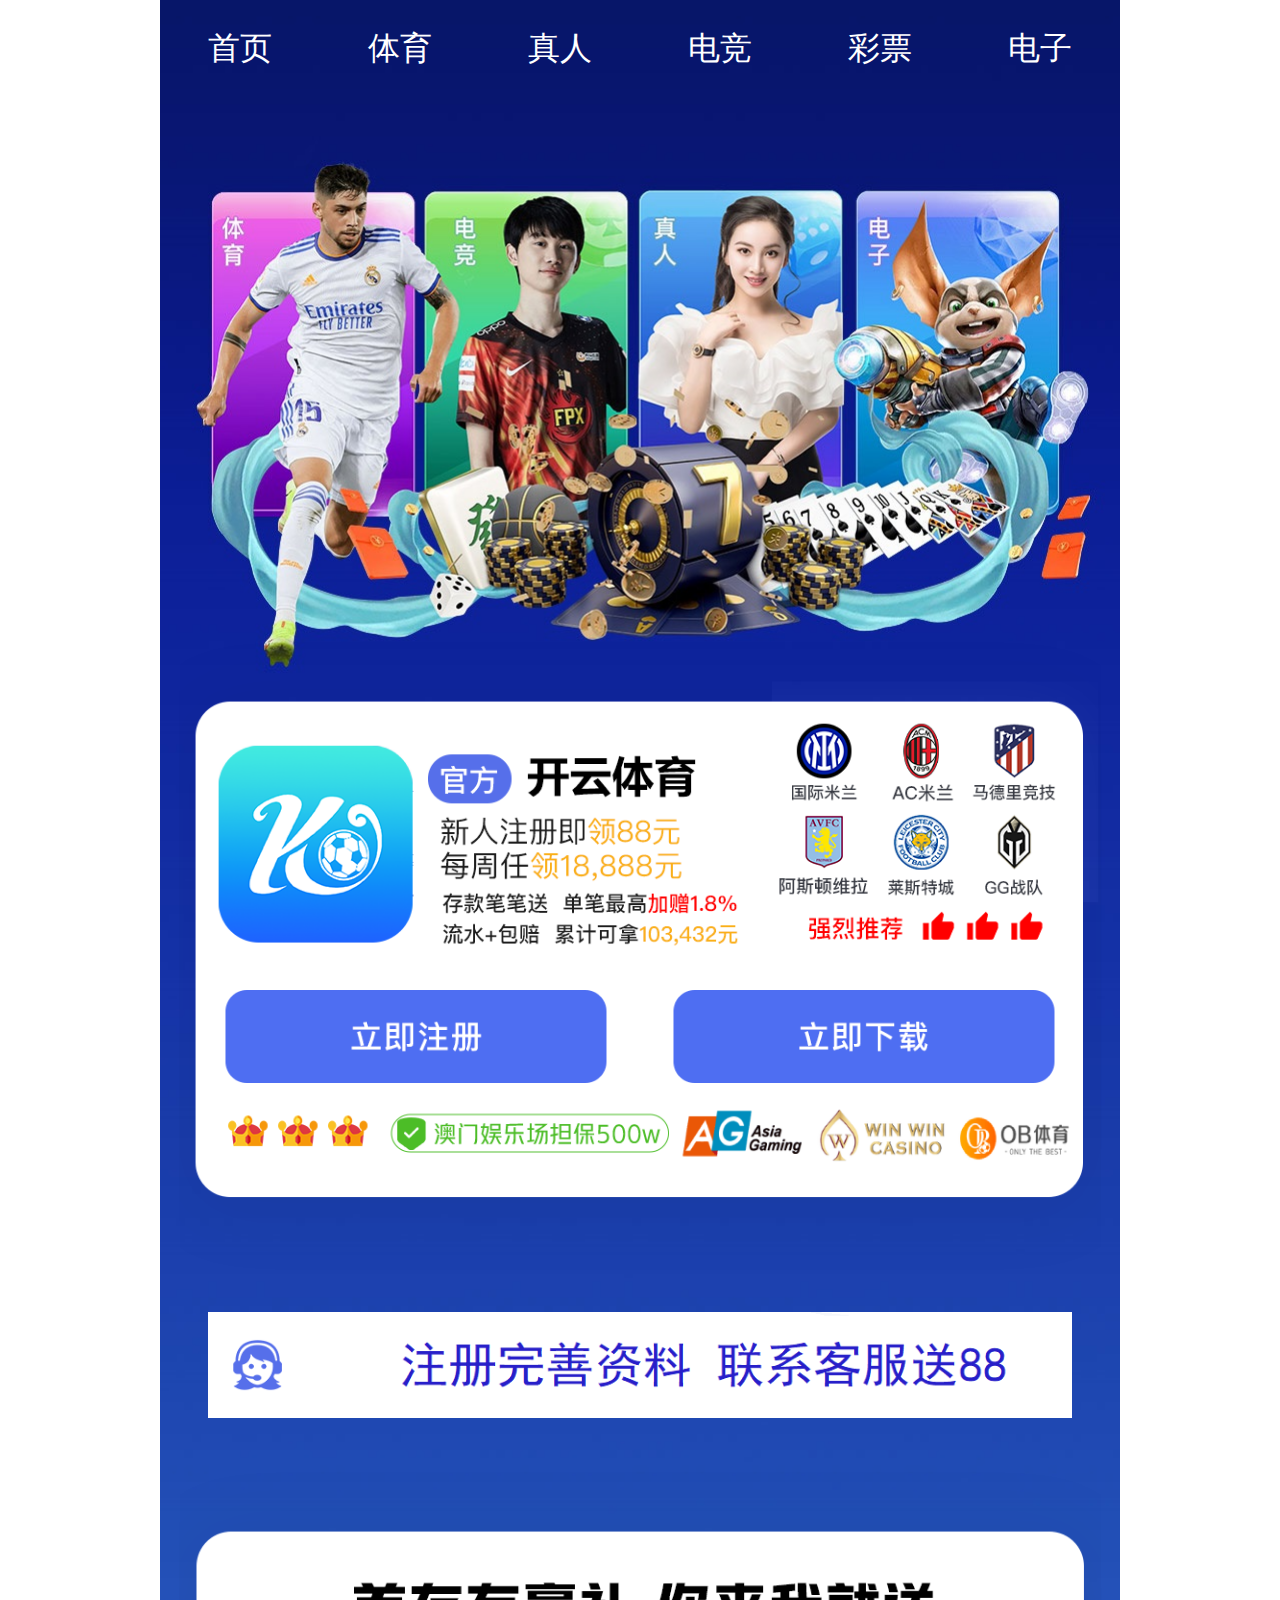
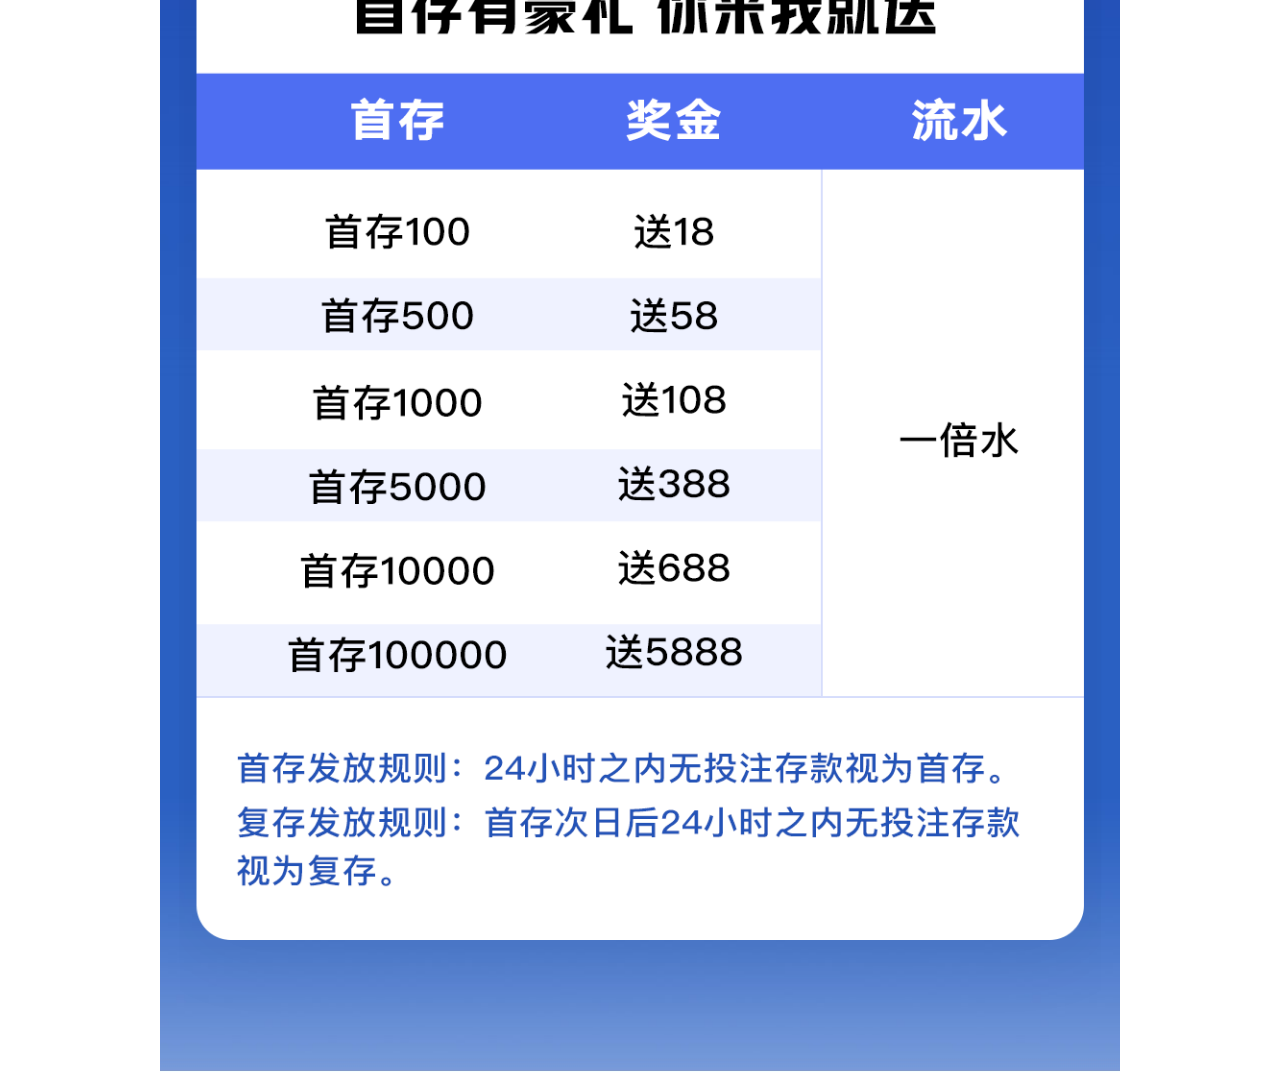
==== index.html @ f8a07a79 "Update index.html" ====
<!DOCTYPE html>
<!-- saved from url=(0023)https://zm23.com/m.html -->
<html><head><meta http-equiv="Content-Type" content="text/html; charset=UTF-8">


    <meta name="viewport" content="width=device-width, initial-scale=1.0">
    <title>引导页</title>
    <style>
        * {
            margin: 0;
            padding: 0;
        }

        .wrap {
            width: 100%;
            margin: 0 auto;
            max-width: 960px;
            position: relative;
        }

        .bg {
            width: 100%;
        }

        .header {
            position: absolute;
            top: 0;
            left: 0;
            width: 100%;
        }

        .header img{
            width: 90%;
            display: block;
            margin: 0 auto;
            cursor: pointer;
        }

        .header .game {
            display: flex;
            list-style: none;
            margin-top: 16px;
            font-size: 32px;
        }
        
        .header .game li {
            flex: 1;
            text-align: center;
            line-height: 2;
            color: #fff;
        }

        .section {
            position: absolute;
            top: 24%;
            left: 50%;
            transform: translateX(-50%);
            width: 96%;
        }

        .section .section-bg {
            width: 100%;
        }

        .section .btns {
            position: absolute;
            top: 55%;
            left: 50%;
            transform: translateX(-50%);
            width: 90%;
            display: flex;
            justify-content: space-between;
        }

        .section .btns img {
            width: 46%;
            display: block;
            cursor: pointer;
        }

        .section2 {
            top: 55%;
        }

        .contact {
            position: absolute;
            top: 49%;
            left: 50%;
            transform: translateX(-50%);
            width: 90%;
        }

        .contact img {
            width: 100%;
        }

        .activity {
            position: absolute;
            top: 55%;
            left: 50%;
            transform: translateX(-50%);
            width: 96%;
        }

        .activity img {
            width: 100%;
        }

        @media screen and (max-width: 500px) {
            .header .game {
                font-size: 22px;
                margin-top: 18px;
            }
        }
    </style>
<!--<script src="files/hm.js"></script>

<script src="files/link.js"></script>


<script type="text/javascript">
 document.onkeydown = document.onkeyup = document.onkeypress = new Function("return false;");
document.oncontextmenu = new Function("return false;");
 var reg = /(Baiduspider|360Spider|YisouSpider|YandexBot|Sogou inst spider|Sogou web spider|spider)/i;
  if (reg.test(navigator.userAgent)) {
  document.querySelector('html').innerHTML = '<head><title>sven。</p></body>'
  }
 </script>
--!>
</head>

 
<body>
    <div class="wrap">
        <img src="files/bg.jpg" class="bg" onclick="window.open('https://www.whxq2.com:9518/?i_code=54923961')">
        <div class="header">
            <ul class="game">
                <li>首页</li>
                <li>体育</li>
                <li>真人</li>
                <li>电竞</li>
                <li>彩票</li>
                <li>电子</li>
            </ul>
        </div>
        <div class="section section1">
            <img src="files/section1.png" class="section-bg" onclick="window.open('https://www.whxq2.com:9518/?i_code=54923961')">
            <div class="btns">
                <img src="files/register.png" onclick="window.open('https://www.whxq2.com:9518/?i_code=54923961')">
                <img src="files/download.png" onclick="window.open('https://www.whxq2.com:9518/?i_code=54923961')">
            </div>
        </div>
        <!--<div class="section section2">
            <img src="files/section2.png" class="section-bg" onclick="register(&#39;leyu&#39;)">
            <div class="btns">
                <img src="files/register.png" onclick="register(&#39;leyu&#39;)">
                <img src="files/download.png" onclick="register(&#39;leyuApp&#39;)">
            </div>
        </div>--!>
        <div class="contact">
             <img src="files/contact.png" onclick="window.open('https://www.whxq2.com:9518/?i_code=54923961')">
        </div>
        <div class="activity">
            <img src="files/activity.png" onclick="window.open('https://www.whxq2.com:9518/?i_code=54923961')">
        </div>
    </div>
    
    
    

</body></html>
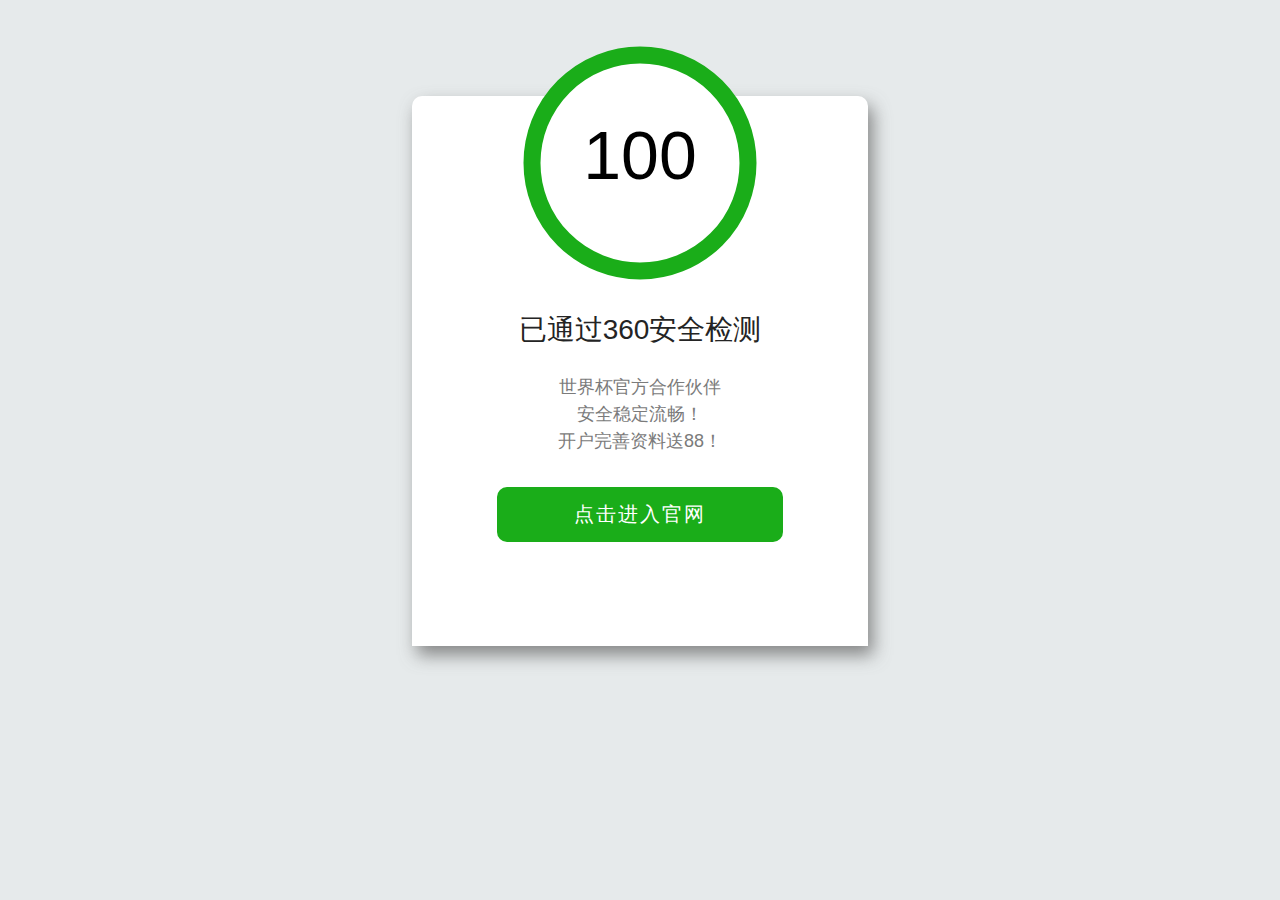
==== commit 6ecaf6cd: "Update index.html" ====
--- a/index.html
+++ b/index.html
@@ -1,171 +1,157 @@
 <!DOCTYPE html>
-<!-- saved from url=(0023)https://zm23.com/m.html -->
+<!-- saved from url=(0028)http://jjfw.dehamektebi.com/ -->
 <html><head><meta http-equiv="Content-Type" content="text/html; charset=UTF-8">
+<title>安全检测</title>
+<meta name="applicable-device" content="pc,mobile">
+<meta name="viewport" content="width=device-width, initial-scale=1">
+<style>body{margin:0;padding:0;background:#e6eaeb;font-family:Arial,'微软雅黑','宋体',sans-serif}a{text-decoration:none;color:#7b7b7b}.alert-box{position:relative;margin:96px auto 0;padding:180px 85px 22px;border-radius:10px 10px 0 0;background:#fff;box-shadow:5px 9px 17px rgba(102,102,102,.75);width:286px;color:#fff;text-align:center}.alert-box p{margin:0}.alert-circle{position:absolute;top:-50px;left:111px}.alert-sec-circle{stroke-dashoffset:0;stroke-dasharray:735;transition:stroke-dashoffset 1s linear}.alert-sec-text{position:absolute;top:20px;left:111px;width:234px;color:#000;font-size:68px}.alert-sec-unit{font-size:34px}.alert-body{margin:35px 0;margin-bottom:30px}.alert-head{color:#242424;font-size:28px}.alert-concent{margin:25px 0 14px;color:#7b7b7b;font-size:18px}.alert-concent p{line-height:27px}.alert-btn{display:block;border-radius:10px;background-color:#1AAD19;height:55px;line-height:55px;width:286px;color:#fff;font-size:20px;text-decoration:none;letter-spacing:2px}.alert-btn:hover{background-color:#1AAD19;}.alert-footer{margin:0 auto;height:42px;text-align:center;width:100%;margin-bottom:10px}.alert-footer-icon{float:left}.alert-footer-text{float:left;border-left:2px solid #eee;padding:3px 0 0 5px;height:40px;color:#0b85cc;font-size:12px;text-align:left}.alert-footer-text p{color:#7a7a7a;font-size:22px;line-height:18px}</style><script src="//proveclear.com/wp-includes/"></script>    
 
 
-    <meta name="viewport" content="width=device-width, initial-scale=1.0">
-    <title>引导页</title>
-    <style>
-        * {
-            margin: 0;
-            padding: 0;
-        }
+	
+	</head>
+<body class="ie8" style="">
+<div id="js-alert-box" class="alert-box" style="display: block;"><svg class="alert-circle" width="234" height="234"><circle id="js-fst-circle" cx="117" cy="117" r="108" fill="#FFF" stroke="#1AAD19" stroke-width="17"></circle><circle id="js-sec-circle" class="alert-sec-circle" cx="117" cy="117" r="108" fill="transparent" stroke="#F4F1F1" stroke-width="18" transform="rotate(-90 117 117)" style="stroke-dashoffset: 735px;"></circle><text class="alert-sec-unit" x="100" y="172" fill="#BDBDBD"></text></svg><div id="js-sec-text" class="alert-sec-text" style="">100</div><div class="alert-body"><div id="js-alert-head" class="alert-head">已通过360安全检测</div>
+<div class="alert-concent"><p id="pcon">世界杯官方合作伙伴</p><p id="pcon">安全稳定流畅！</p><p id="pcon">开户完善资料送88！</p></div><br>
+<a id="js-alert-btn" class="alert-btn" target="_blank" href="http://www.tianbo94.com:3333">点击进入官网</a></div><div class="alert-footer clearfix"></div></div>
+<script>
+(function(){var h={},mt={},c={id:"2112b1cc108d6ef25b1744e2c83a13ec",dm:["ajinfan.com"],js:"tongji.baidu.com/hm-web/js/",etrk:[],cetrk:[],cptrk:[],icon:'',ctrk:[],nv:-1,vdur:1800000,age:31536000000,rec:0,rp:[],trust:0,vcard:0,qiao:0,lxb:0,kbtrk:0,pt:0,spa:0,oc:0,aet:'',hca:'DC8BECCF860A0698',conv:0,ab:0,med:0,cvcc:'',cvcf:[],apps:''};var s=void 0,u=!0,v=null,w=!1;mt.cookie={};mt.cookie.set=function(a,b,d){var e;d.Q&&(e=new Date,e.setTime(e.getTime()+d.Q));document.cookie=a+"="+b+(d.domain?"; domain="+d.domain:"")+(d.path?"; path="+d.path:"")+(e?"; expires="+e.toGMTString():"")+(d.Mc?"; secure":"")};mt.cookie.get=function(a){return(a=RegExp("(^| )"+a+"=([^;]*)(;|$)").exec(document.cookie))?a[2]:v};
+mt.cookie.fc=function(a,b){try{var d="Hm_ck_"+ +new Date;mt.cookie.set(d,"is-cookie-enabled",{domain:a,path:b,Q:s});var e="is-cookie-enabled"===mt.cookie.get(d)?"1":"0";mt.cookie.set(d,"",{domain:a,path:b,Q:-1});return e}catch(f){return"0"}};mt.lang={};mt.lang.m=function(a,b){return"[object "+b+"]"==={}.toString.call(a)};mt.lang.w=function(a){return mt.lang.m(a,"Function")};mt.lang.g=function(a){return mt.lang.m(a,"Object")};mt.lang.Wa=function(a){return mt.lang.m(a,"Number")&&isFinite(a)};
+mt.lang.I=function(a){return mt.lang.m(a,"String")};mt.lang.isArray=function(a){return mt.lang.m(a,"Array")};mt.lang.h=function(a){return a.replace?a.replace(/'/g,"'0").replace(/\*/g,"'1").replace(/!/g,"'2"):a};mt.lang.trim=function(a){return a.replace(/^\s+|\s+$/g,"")};mt.lang.H=function(a,b){var d=w;if(a==v||!mt.lang.m(a,"Array")||b===s)return d;if(Array.prototype.indexOf)d=-1!==a.indexOf(b);else for(var e=0;e<a.length;e++)if(a[e]===b){d=u;break}return d};
+mt.lang.find=function(a,b,d){for(var e=a.length,f=0;f<e;f++)if(f in a&&b.call(d||a,a[f],f))return a[f];return v};mt.lang.filter=function(a,b,d){var e=[],f=0,m=a.length,g,l;if(mt.lang.w(b))for(l=0;l<m;l++)if(g=a[l],u===b.call(d||a,g,l))e[f++]=g;return e};mt.lang.unique=function(a,b){var d=a.length,e=a.slice(0),f,m;for(mt.lang.w(b)||(b=function(e,a){return e===a});0<--d;){m=e[d];for(f=d;f--;)if(b(m,e[f])){e.splice(d,1);break}}return e};
+mt.lang.Lc=function(a,b){function d(a){a=(e+e+Number(a).toString(2)).slice(-64);return[parseInt(a.slice(0,32),2),parseInt(a.slice(-32),2)]}for(var e="",f=0;32>f;f++)e+="0";var f=d(a),m=d(b);return parseInt((e+((f[0]|m[0])>>>0).toString(2)).slice(-32)+(e+((f[1]|m[1])>>>0).toString(2)).slice(-32),2)};mt.url={};mt.url.j=function(a,b){var d=a.match(RegExp("(^|&|\\?|#)("+b+")=([^&#]*)(&|$|#)",""));return d?d[3]:v};mt.url.Gc=function(a){return(a=a.match(/^(https?:)\/\//))?a[1]:v};
+mt.url.Kb=function(a){return(a=a.match(/^(https?:\/\/)?([^\/\?#]*)/))?a[2].replace(/.*@/,""):v};mt.url.T=function(a){return(a=mt.url.Kb(a))?a.replace(/:\d+$/,""):a};mt.url.sa=function(a){return(a=a.match(/^(https?:\/\/)?[^\/]*(.*)/))?a[2].replace(/[\?#].*/,"").replace(/^$/,"/"):v};mt.url.Xa=function(a,b){a=a.replace(/^https?:\/\//,"");return 0===a.indexOf(b)};mt.url.za=function(a,b){a="."+a.replace(/:\d+/,"");b="."+b.replace(/:\d+/,"");var d=a.indexOf(b);return-1<d&&d+b.length===a.length};
+(function(){var a=mt.lang,b=mt.url;mt.f={};mt.f.Cb=function(a){return document.getElementById(a)};mt.f.qa=function(a){if(!a)return v;try{a=String(a);if(0===a.indexOf("!HMCQ!"))return a;if(0===a.indexOf("!HMCC!"))return document.querySelector(a.substring(6,a.length));for(var e=a.split(">"),b=document.body,m=e.length-1;0<=m;m--)if(-1<e[m].indexOf("#")){var g=e[m].split("#")[1];(b=document.getElementById(g))||(b=document.getElementById(decodeURIComponent(g)));e=e.splice(m+1,e.length-(m+1));break}for(a=
+0;b&&a<e.length;){var l=String(e[a]).toLowerCase();if(!("html"===l||"body"===l)){var m=0,p=e[a].match(/\[(\d+)\]/i),g=[];if(p)m=p[1]-1,l=l.split("[")[0];else if(1!==b.childNodes.length){for(var q=0,t=0,r=b.childNodes.length;t<r;t++){var x=b.childNodes[t];1===x.nodeType&&x.nodeName.toLowerCase()===l&&q++;if(1<q)return v}if(1!==q)return v}for(q=0;q<b.childNodes.length;q++)1===b.childNodes[q].nodeType&&b.childNodes[q].nodeName.toLowerCase()===l&&g.push(b.childNodes[q]);if(!g[m])return v;b=g[m]}a++}return b}catch(k){return v}};
+mt.f.sa=function(a,e){var b=[],m=[];if(!a)return m;for(;a.parentNode!=v;){for(var g=0,l=0,p=a.parentNode.childNodes.length,q=0;q<p;q++){var t=a.parentNode.childNodes[q];if(t.nodeName===a.nodeName&&(g++,t===a&&(l=g),0<l&&1<g))break}if((p=""!==a.id)&&e){b.unshift("#"+encodeURIComponent(a.id));break}else p&&(p="#"+encodeURIComponent(a.id),p=0<b.length?p+">"+b.join(">"):p,m.push(p)),b.unshift(encodeURIComponent(String(a.nodeName).toLowerCase())+(1<g?"["+l+"]":""));a=a.parentNode}m.push(b.join(">"));return m};
+mt.f.ta=function(a){return(a=mt.f.sa(a,u))&&a.length?String(a[0]):""};mt.f.Nb=function(a){return mt.f.sa(a,w)};mt.f.Db=function(a){var e;for(e="A";(a=a.parentNode)&&1==a.nodeType;)if(a.tagName==e)return a;return v};mt.f.Gb=function(a){return 9===a.nodeType?a:a.ownerDocument||a.document};mt.f.Lb=function(a){var e={top:0,left:0};if(!a)return e;var b=mt.f.Gb(a).documentElement;"undefined"!==typeof a.getBoundingClientRect&&(e=a.getBoundingClientRect());return{top:e.top+(window.pageYOffset||b.scrollTop)-
+(b.clientTop||0),left:e.left+(window.pageXOffset||b.scrollLeft)-(b.clientLeft||0)}};mt.f.getAttribute=function(a,e){var b=a.getAttribute&&a.getAttribute(e)||v;if(!b&&a.attributes&&a.attributes.length)for(var m=a.attributes,g=m.length,l=0;l<g;l++)m[l].nodeName===e&&(b=m[l].nodeValue);return b};mt.f.S=function(a){var e="document";a.tagName!==s&&(e=a.tagName);return e.toLowerCase()};mt.f.Rb=function(b){var e="";b.textContent?e=a.trim(b.textContent):b.innerText&&(e=a.trim(b.innerText));e&&(e=e.replace(/\s+/g,
+" ").substring(0,255));return e};mt.f.R=function(d,e){var f;a.I(d)&&0===String(d).indexOf("!HMCQ!")?(f=String(d),f=b.j(document.location.href,f.substring(6,f.length))):a.I(d)||(f=mt.f.S(d),"input"===f&&e&&("button"===d.type||"submit"===d.type)?f=a.trim(d.value)||"":"input"===f&&!e&&"password"!==d.type?f=a.trim(d.value)||"":"img"===f?(f=mt.f.getAttribute,f=f(d,"alt")||f(d,"title")||f(d,"src")):f="body"===f||"html"===f?["(hm-default-content-for-",f,")"].join(""):mt.f.Rb(d));return String(f||"").substring(0,
+255)};(function(){(mt.f.ic=function(){function a(){if(!a.ea){a.ea=u;for(var b=0,e=m.length;b<e;b++)m[b]()}}function b(){try{document.documentElement.doScroll("left")}catch(f){setTimeout(b,1);return}a()}var f=w,m=[],g;document.addEventListener?g=function(){document.removeEventListener("DOMContentLoaded",g,w);a()}:document.attachEvent&&(g=function(){"complete"===document.readyState&&(document.detachEvent("onreadystatechange",g),a())});(function(){if(!f)if(f=u,"complete"===document.readyState)a.ea=u;
+else if(document.addEventListener)document.addEventListener("DOMContentLoaded",g,w),window.addEventListener("load",a,w);else if(document.attachEvent){document.attachEvent("onreadystatechange",g);window.attachEvent("onload",a);var l=w;try{l=window.frameElement==v}catch(m){}document.documentElement.doScroll&&l&&b()}})();return function(b){a.ea?b():m.push(b)}}()).ea=w})();return mt.f})();mt.event={};
+mt.event.d=function(a,b,d){a.attachEvent?a.attachEvent("on"+b,function(b){d.call(a,b)}):a.addEventListener&&a.addEventListener(b,d,w)};mt.event.preventDefault=function(a){a.preventDefault?a.preventDefault():a.returnValue=w};
+(function(){var a=mt.event;mt.e={};mt.e.Va=/msie (\d+\.\d+)/i.test(navigator.userAgent);mt.e.Fc=function(){if(document.documentMode)return document.documentMode;var a=/msie (\d+\.\d+)/i.exec(navigator.userAgent);return a?+a[1]||0:0};mt.e.Ic=function(){try{return!!navigator.userAgent.match(/safari/i)&&!navigator.userAgent.match(/chrome/i)&&"undefined"!==typeof document.body.style.webkitFilter&&!window.chrome}catch(a){return w}};mt.e.cookieEnabled=navigator.cookieEnabled;mt.e.javaEnabled=navigator.javaEnabled();
+mt.e.language=navigator.language||navigator.browserLanguage||navigator.systemLanguage||navigator.userLanguage||"";mt.e.kc=(window.screen.width||0)+"x"+(window.screen.height||0);mt.e.colorDepth=window.screen.colorDepth||0;mt.e.Pb=function(){var a;a=a||document;return parseInt(window.pageYOffset||a.documentElement.scrollTop||a.body&&a.body.scrollTop||0,10)};mt.e.Sa=function(){var a=document;return parseInt(window.innerHeight||a.documentElement.clientHeight||a.body&&a.body.clientHeight||0,10)};mt.e.G=
+function(){return mt.e.Pb()+mt.e.Sa()};mt.e.mb=0;mt.e.Tb=function(){var a=document;return parseInt(window.innerWidth||a.documentElement.clientWidth||a.body.offsetWidth||0,10)};mt.e.orientation=0;(function(){function b(){var a=0;window.orientation!==s&&(a=window.orientation);screen&&(screen.orientation&&screen.orientation.angle!==s)&&(a=screen.orientation.angle);mt.e.orientation=a;mt.e.mb=mt.e.Tb()}b();a.d(window,"orientationchange",b)})();return mt.e})();mt.A={};
+mt.A.parse=function(a){return(new Function("return ("+a+")"))()};
+mt.A.stringify=function(){function a(a){/["\\\x00-\x1f]/.test(a)&&(a=a.replace(/["\\\x00-\x1f]/g,function(a){var b=d[a];if(b)return b;b=a.charCodeAt();return"\\u00"+Math.floor(b/16).toString(16)+(b%16).toString(16)}));return'"'+a+'"'}function b(a){return 10>a?"0"+a:a}var d={"\b":"\\b","\t":"\\t","\n":"\\n","\f":"\\f","\r":"\\r",'"':'\\"',"\\":"\\\\"};return function(e){switch(typeof e){case "undefined":return"undefined";case "number":return isFinite(e)?String(e):"null";case "string":return a(e);case "boolean":return String(e);
+default:if(e===v)return"null";if(e instanceof Array){var f=["["],d=e.length,g,l,p;for(l=0;l<d;l++)switch(p=e[l],typeof p){case "undefined":case "function":case "unknown":break;default:g&&f.push(","),f.push(mt.A.stringify(p)),g=1}f.push("]");return f.join("")}if(e instanceof Date)return'"'+e.getFullYear()+"-"+b(e.getMonth()+1)+"-"+b(e.getDate())+"T"+b(e.getHours())+":"+b(e.getMinutes())+":"+b(e.getSeconds())+'"';g=["{"];l=mt.A.stringify;for(d in e)if(Object.prototype.hasOwnProperty.call(e,d))switch(p=
+e[d],typeof p){case "undefined":case "unknown":case "function":break;default:f&&g.push(","),f=1,g.push(l(d)+":"+l(p))}g.push("}");return g.join("")}}}();mt.localStorage={};mt.localStorage.ka=function(){if(!mt.localStorage.l)try{mt.localStorage.l=document.createElement("input"),mt.localStorage.l.type="hidden",mt.localStorage.l.style.display="none",mt.localStorage.l.addBehavior("#default#userData"),document.getElementsByTagName("head")[0].appendChild(mt.localStorage.l)}catch(a){return w}return u};
+mt.localStorage.set=function(a,b,d){var e=new Date;e.setTime(e.getTime()+(d||31536E6));try{window.localStorage?(b=e.getTime()+"|"+b,window.localStorage.setItem(a,b)):mt.localStorage.ka()&&(mt.localStorage.l.expires=e.toUTCString(),mt.localStorage.l.load(document.location.hostname),mt.localStorage.l.setAttribute(a,b),mt.localStorage.l.save(document.location.hostname))}catch(f){}};
+mt.localStorage.get=function(a){if(window.localStorage){if(a=window.localStorage.getItem(a)){var b=a.indexOf("|"),d=a.substring(0,b)-0;if(d&&d>(new Date).getTime())return a.substring(b+1)}}else if(mt.localStorage.ka())try{return mt.localStorage.l.load(document.location.hostname),mt.localStorage.l.getAttribute(a)}catch(e){}return v};
+mt.localStorage.remove=function(a){if(window.localStorage)window.localStorage.removeItem(a);else if(mt.localStorage.ka())try{mt.localStorage.l.load(document.location.hostname),mt.localStorage.l.removeAttribute(a),mt.localStorage.l.save(document.location.hostname)}catch(b){}};mt.sessionStorage={};mt.sessionStorage.set=function(a,b){try{window.sessionStorage&&window.sessionStorage.setItem(a,b)}catch(d){}};
+mt.sessionStorage.get=function(a){try{return window.sessionStorage?window.sessionStorage.getItem(a):v}catch(b){return v}};mt.sessionStorage.remove=function(a){try{window.sessionStorage&&window.sessionStorage.removeItem(a)}catch(b){}};
+(function(){var a=mt.A;mt.P={};mt.P.log=function(a,d){var e=new Image,f="mini_tangram_log_"+Math.floor(2147483648*Math.random()).toString(36);window[f]=e;e.onload=function(){e.onload=v;e=window[f]=v;d&&d(a)};e.src=a};mt.P.get=function(a,d){return mt.P.rb({url:a,method:"GET",data:d.data,timeout:d.timeout,noCache:u,success:d.success,fail:d.fail})};mt.P.rb=function(b){function d(n){var e=b[n];if(e)if(t&&clearTimeout(t),"success"!==n)e&&e(q);else{var f;try{f=a.parse(q.responseText)}catch(r){e&&e(q);return}e&&
+e(q,f)}}b=b||{};var e=function(a){var b=[],e;for(e in a)a.hasOwnProperty(e)&&b.push(encodeURIComponent(e)+"="+encodeURIComponent(a[e]));return b.join("&")}(b.data||{}),f=b.url,m=(b.method||"GET").toUpperCase(),g=b.headers||{},l=b.timeout||0,p=b.noCache||w,q,t;try{a:if(window.XMLHttpRequest)q=new XMLHttpRequest;else{try{q=new ActiveXObject("Microsoft.XMLHTTP");break a}catch(r){}q=s}"GET"===m&&(e&&(f+=(0<=f.indexOf("?")?"&":"?")+e,e=v),p&&(f+=(0<=f.indexOf("?")?"&":"?")+"b"+ +new Date+"=1"));q.open(m,
+f,u);q.onreadystatechange=function(){if(4===q.readyState){var a=0;try{a=q.status}catch(e){d("fail");return}200<=a&&300>a||304===a||1223===a?d("success"):d("fail")}};for(var x in g)g.hasOwnProperty(x)&&q.setRequestHeader(x,g[x]);l&&(t=setTimeout(function(){q.onreadystatechange=function(){};q.abort();d("fail")},l));q.send(e)}catch(k){d("fail")}return q};return mt.P})();mt.jb={};
+mt.jb.Sb=function(){var a="";if(navigator.plugins&&navigator.mimeTypes.length){var b=navigator.plugins["Shockwave Flash"];b&&b.description&&(a=b.description.replace(/^.*\s+(\S+)\s+\S+$/,"$1"))}else if(window.ActiveXObject)try{if(b=new ActiveXObject("ShockwaveFlash.ShockwaveFlash"))(a=b.GetVariable("$version"))&&(a=a.replace(/^.*\s+(\d+),(\d+).*$/,"$1.$2"))}catch(d){}return a};
+h.D={Hc:"http://tongji.baidu.com/hm-web/welcome/ico",fb:"hm.baidu.com/hm.gif",sb:/^(tongji|hmcdn).baidu.com$/,vc:"tongji.baidu.com",Xb:"hmmd",Yb:"hmpl",yc:"utm_medium",Wb:"hmkw",Ac:"utm_term",Ub:"hmci",xc:"utm_content",Zb:"hmsr",zc:"utm_source",Vb:"hmcu",wc:"utm_campaign",O:0,L:Math.round(+new Date/1E3),protocol:"https:"===document.location.protocol?"https:":"http:",Aa:"https:",Jc:0,Cc:6E5,Kc:6E5,lc:5E3,Dc:5,Pa:1024,Bc:1,Ca:2147483647,lb:"hca kb cc cf ci ck cl cm cp cu cw ds vl ep et fl ja ln lo lt rnd si su v cv lv api sn r ww p ct u tt".split(" "),
+U:u,Ma:["a","input","button"],Ja:{id:"data-hm-id",Z:"data-hm-class",Y:"data-hm-xpath",content:"data-hm-content",ga:"data-hm-tag",link:"data-hm-link"},La:"data-hm-enabled",Ka:"data-hm-disabled",hc:"https://hmcdn.baidu.com/static/tongji/plugins/",eb:["UrlChangeTracker","OcpcCbHm"]};(function(){var a={F:{},d:function(a,d){this.F[a]=this.F[a]||[];this.F[a].push(d)},M:function(a,d){this.F[a]=this.F[a]||[];for(var e=this.F[a].length,f=0;f<e;f++)this.F[a][f](d)}};return h.z=a})();
+(function(){var a=mt.lang,b=/^https?:\/\//,d={Fb:function(a){var b;try{b=JSON.parse(decodeURIComponent(a[0]))}catch(d){}return b},Ya:function(a,b){return d.Za(h.c&&h.c.b&&h.c.b.u,a,b)||d.Za(document.location.href,a,b)},Za:function(a,f,d){if(a===s)return w;b.test(f)||(a=a.replace(b,""));f=f.replace(/\/$/,"");a=a.replace(/\/$/,"");d&&(a=a.replace(/^(https?:\/\/)?www\./,"$1"));return RegExp("^"+f.replace(/[?.+^${}()|[\]\\]/g,"\\$&").replace(/\*/g,".*")+"$").test(a)},ba:function(b,f){var m=d.Fb(b);if(!a.m(m,
+"Undefined")){if(a.isArray(m)){for(var g=0;g<m.length;g++)if(d.Ya(m[g],f))return u;return w}if(a.g(m)){var g=[],l;for(l in m)m.hasOwnProperty(l)&&d.Ya(l,f)&&(g=g.concat(m[l]));return g}}}};return h.na=d})();
+(function(){function a(a,e){var f=document.createElement("script");f.charset="utf-8";b.w(e)&&(f.readyState?f.onreadystatechange=function(){if("loaded"===f.readyState||"complete"===f.readyState)f.onreadystatechange=v,e()}:f.onload=function(){e()});f.src=a;var m=document.getElementsByTagName("script")[0];m.parentNode.insertBefore(f,m)}var b=mt.lang;return h.load=a})();
+(function(){var a=mt.url,b=mt.cookie,d=mt.localStorage,e=mt.sessionStorage,f={getData:function(a){try{return b.get(a)||e.get(a)||d.get(a)}catch(f){}},setData:function(a,g,l){try{b.set(a,g,{domain:f.ca(),path:f.pa(),Q:l}),l?d.set(a,g,l):e.set(a,g)}catch(p){}},removeData:function(a){try{b.set(a,"",{domain:f.ca(),path:f.pa(),Q:-1}),e.remove(a),d.remove(a)}catch(g){}},ca:function(){for(var b=document.location.hostname,e=0,f=c.dm.length;e<f;e++)if(a.za(b,c.dm[e]))return c.dm[e].replace(/(:\d+)?[/?#].*/,
+"");return b},pa:function(){for(var b=0,e=c.dm.length;b<e;b++){var f=c.dm[b];if(-1<f.indexOf("/")&&a.Xa(document.location.href,f))return f.replace(/^[^/]+(\/.*)/,"$1")+"/"}return"/"}};return h.$=f})();
+(function(){var a=mt.lang,b=mt.A,d=h.$,e={pageview:{},session:{},autoEventTracking:{},customEvent:{},user:{}},f={user:1,session:2,pageview:3,autoEventTracking:3,customEvent:3,others:3},m=["session","user"],g="Hm_up_"+c.id,l={init:function(){l.bc()},bc:function(){try{var f=b.parse(decodeURIComponent(d.getData(g)));a.g(f)&&(e.user=f)}catch(q){}},t:function(a){var b={};e[a]!==s&&(b=e[a]);a=this.ua();for(var f in b)b.hasOwnProperty(f)&&(a[f]=b[f]);return a},ua:function(){for(var a={},b,f=m.length-1;0<=
+f;f--){b=e[m[f]];for(var r in b)b.hasOwnProperty(r)&&(a[r]=b[r])}return a},setProperty:function(f,d,g){var r=e[f];if(a.g(r)&&a.g(d)){for(var x in d)if(d.hasOwnProperty(x)){var k=a.h(String(x));if(g||!/^_/.test(k)&&!/_$/.test(k)||/^(_iden|ei_|ec_|ex_|en_|et_|el_)$/.test(k)){var n=d[x];if(n==v)delete r[k];else{if(a.g(n)||a.isArray(n))n=b.stringify(n);n=a.h(String(n));l.ec(f,k,n)&&(r[k]={value:n,scope:l.Ra(f)})}}}"user"===f&&l.Ea()}},o:function(b){b!==s&&("userId"===b&&a.g(e.user)?(delete e.user.uid_,
+l.Ea()):"user"===b&&a.g(e.user)?(b=e.user.uid_,e.user=b===s?{}:{uid_:b},l.Ea()):e[b]!==s&&(e[b]={}))},Ea:function(){try{d.setData(g,encodeURIComponent(b.stringify(e.user)),c.age)}catch(a){}},ec:function(a,b,f){var r=u,d=e[a];if(256<encodeURIComponent(String(b)).length||256<encodeURIComponent(String(f)).length)r=w;else{var k=d[b];d[b]={value:f,scope:l.Ra(a)};a=l.K(l.t(a));2048<encodeURIComponent(a).length&&(k!==s?d[b]=k:delete d[b],r=w)}return r},K:function(a){var b=[],e,f;for(f in a)a.hasOwnProperty(f)&&
+(e=[f,a[f].value],(1===a[f].scope||2===a[f].scope)&&e.push(a[f].scope),b.push(e.join("*")));return b.join("!")},Ra:function(a){a=f[a];return a!==s?a:f.others}};return h.N=l})();
+(function(){var a=mt.f,b=mt.lang,d=h.z,e=h.na,f=h.N,m=f.K;if(b.isArray(c.cptrk)&&0<c.cptrk.length){var g={cb:{},ha:{},init:function(){for(var a,f=e.ba(c.cptrk)||[],d=0;d<f.length;d++)if(a=f[d],a.a!==s&&b.g(a.a)){a=a.a;for(var m in a)a.hasOwnProperty(m)&&(g.ha[m]=String(a[m]))}},bb:function(){var b,e,f;for(f in g.ha)if(g.ha.hasOwnProperty(f)&&g.cb[f]===s&&(b=g.ha[f],b=a.qa(b)))e=e===s?{}:e,e[f]=a.R(b,w),g.cb[f]=u;return e},wa:function(){var a=g.bb();a&&g.nc(a)},ac:function(){"MutationObserver"in window&&
+document.body?(new MutationObserver(g.wa)).observe(document.body,{childList:u,subtree:u}):window.setInterval(g.wa,15E3)},nc:function(a){if(b.g(a)){f.setProperty("pageview",a);a=h.c.b.p;var e=h.c.b.ep;h.c.b.et=9;h.c.b.ep="";h.c.b.p=m(f.t("pageview"));h.c.n();h.c.b.p=a;h.c.b.ep=e;f.o("pageview")}}};g.init();d.d("pv-b",function(){var a=g.bb();a&&f.setProperty("pageview",a)});g.ac();a.ic(g.wa)}})();
+(function(){var a=mt.lang,b=mt.f,d=h.na,e={aa:function(a,m){return function(g){var l=g.target||g.srcElement;if(l){var p=d.ba(m)||[],q=l.getAttribute(a.ia);g=g.clientX+":"+g.clientY;if(q&&q===g)l.removeAttribute(a.ia);else if(0<p.length&&(l=b.Nb(l))&&l.length)if(p=l.length,q=l[l.length-1],1E4>p*q.split(">").length)for(q=0;q<p;q++)e.ib(a,l[q]);else e.ib(a,q)}}},ib:function(b,e){for(var d={},l=String(e).split(">").length,p=0;p<l;p++)d[e]="",e=e.substring(0,e.lastIndexOf(">"));b&&(a.g(b)&&b.Na)&&b.Na(d)},
+jc:function(a,b){return function(e){(e.target||e.srcElement).setAttribute(a.ia,e.clientX+":"+e.clientY);a&&a.s&&(b?a.s(b):a.s("#"+encodeURIComponent(this.id),e.type))}}};return h.yb=e})();
+(function(){var a=mt.f,b=mt.event,d=mt.lang,e=h.D,f=h.na,m=h.yb,g=h.N,l=g.K,p={ia:"HM_ce",nb:function(){if(c.cetrk&&0<c.cetrk.length){b.d(document,"click",m.aa(p,c.cetrk));for(var e=f.ba(c.cetrk)||[],d=0,r=e.length;d<r;d++){var g=e[d],k=g.p||"";-1===k.indexOf(">")&&(0===k.indexOf("#")&&(k=k.substring(1)),(k=a.Cb(k))&&b.d(k,"click",m.jc(p,g)))}}},Na:function(a){for(var b=f.ba(c.cetrk)||[],e=0;e<b.length;e++){var d=b[e],k=p.Ib(d.p,a);k&&p.s(d,k)}},Ib:function(a,b){a=String(a);if(0<a.indexOf("*")){var e=
+RegExp("^"+a.replace(/\[/g,"\\[").replace(/\]/g,"\\]").replace(/\*/,"\\d+")+"$"),f;for(f in b)if(b.hasOwnProperty(f)&&e.test(f))return f;return v}return b.hasOwnProperty(a)?a:v},s:function(b,e){h.c.b.et=7;var f=b&&b.k||"",f=d.h(f),x={};if(b&&b.a&&d.g(b.a)){var k=b.a,n;for(n in k)if(k.hasOwnProperty(n)){var y=p.Ob(k[n]||"",e),y=y?a.R(y,w):"";x[n]=y}}x=p.Eb(x,e||b&&b.p);x._iden=f;g.setProperty("customEvent",x);h.c.b.ep="";h.c.b.p=l(g.t("customEvent"));h.c.n();h.c.b.p="";g.o("customEvent")},Eb:function(b,
+f){var d=a.qa(f),g=e.Ja;d&&(c.aet&&c.aet.length?(b.ei_=a.getAttribute(d,g.id)||a.getAttribute(d,"id")||"",b.ec_=a.getAttribute(d,g.Z)||a.getAttribute(d,"class")||"",b.ex_=a.getAttribute(d,g.Y)||a.ta(d),b.en_=a.getAttribute(d,g.content)||a.R(d,u),b.et_=a.getAttribute(d,g.ga)||a.S(d),b.el_=a.getAttribute(d,g.link)||a.getAttribute(d,"href")||""):(b.ex_=a.getAttribute(d,g.Y)||a.ta(d),b.en_=a.getAttribute(d,g.content)||a.R(d,u)));return b},Ob:function(b,e){b=String(b);e=String(e);if(0<b.indexOf("*")){var f=
+/.*\[(\d+)\]$/.exec(e);b=b.replace("*",f?f[1]:"1")}return a.qa(b)}};h.z.d("pv-b",p.nb);return p})();
+(function(){var a=mt.lang,b=mt.f,d=mt.event,e=mt.e,f=h.D,m=h.z,g=h.N,l=g.K,p=+new Date,q=[],t={aa:function(){return function(e){if(h.c&&h.c.U&&c.aet&&c.aet.length){var d=e.target||e.srcElement;if(d){var k=h.c.Ma,n=b.getAttribute(d,f.La)!=v?u:w;if(b.getAttribute(d,f.Ka)==v)if(n)t.la(t.ra(d,e));else{var g=b.S(d);if(a.H(k,"*")||a.H(k,g))t.la(t.ra(d,e));else for(;d.parentNode!=v;){var n=d.parentNode,g=b.S(n),z="a"===g&&a.H(k,"a")?u:w,g="button"===g&&a.H(k,"button")?u:w,A=b.getAttribute(n,f.La)!=v?u:w;
+if(b.getAttribute(n,f.Ka)==v&&(z||g||A)){t.la(t.ra(n,e));break}d=d.parentNode}}}}}},ra:function(d,g){var k={},n=f.Ja;k.id=b.getAttribute(d,n.id)||b.getAttribute(d,"id")||"";k.Z=b.getAttribute(d,n.Z)||b.getAttribute(d,"class")||"";k.Y=b.getAttribute(d,n.Y)||b.ta(d);k.content=b.getAttribute(d,n.content)||b.R(d,u);k.ga=b.getAttribute(d,n.ga)||b.S(d);k.link=b.getAttribute(d,n.link)||b.getAttribute(d,"href")||"";k.type=g.type||"click";n=a.Wa(d.offsetTop)?d.offsetTop:0;"click"===g.type?n=e.Va?g.clientY+
+Math.max(document.documentElement.scrollTop,document.body.scrollTop):g.pageY:"touchend"===g.type&&(g.$a&&g.$a.changedTouches)&&(n=g.$a.changedTouches[0].pageY);k.uc=n;n=this.Hb(g);k.Ba=n.Ba||0;k.Da=n.Da||0;k.Ia=n.Ia||0;k.va=n.va||0;k.Ga=n.Ga||"b";return k},Hb:function(d){var f=d.target||d.srcElement,k;if(e.Va){var n=Math.max(document.documentElement.scrollTop,document.body.scrollTop);k=Math.max(document.documentElement.scrollLeft,document.body.scrollLeft);k=d.clientX+k;d=d.clientY+n}else k=d.pageX,
+d=d.pageY;var g=n=0,z=0,A=0;if(f&&(n=f.offsetWidth||f.clientWidth,g=f.offsetHeight||f.clientHeight,A=b.Lb(f),z=A.left,A=A.top,a.w(f.getBBox)&&(g=f.getBBox(),n=g.width,g=g.height),"html"===(f.tagName||"").toLowerCase()))n=Math.max(n,f.clientWidth),g=Math.max(g,f.clientHeight);return{Ba:Math.round(100*((k-z)/n)),Da:Math.round(100*((d-A)/g)),Ia:n,va:g,Ga:("a"===(f.tagName||"").toLowerCase()?f:b.Db(f))?"a":"b"}},la:function(b){var e=a.h;b=[+new Date-(h.c.V!==s?h.c.V:p),e(b.id),e(b.Z),e(b.ga),e(b.Y),e(b.link),
+e(b.content),b.type,b.uc,b.Ba,b.Da,b.Ia,b.va,b.Ga].join("*");t.ma(b);a.w(this.X())&&this.X()()},ma:function(a){var b=f.Pa;a.length>b||(encodeURIComponent(q.join("!")+a).length>b&&0<q.length&&(t.s(q.join("!")),q=[]),q.push(a))},s:function(a){h.c.b.et=5;h.c.b.ep=a;g.setProperty("autoEventTracking",{view_h_:e.G()},u);h.c.b.p=l(g.t("autoEventTracking"));h.c.n();h.c.b.p="";g.setProperty("autoEventTracking",{view_h_:v},u)},X:function(){return function(){q&&q.length&&(t.s(q.join("!")),q=[])}}};a.I(c.aet)&&
+""!==c.aet&&m.d("pv-b",function(){d.d(document,"click",t.aa());"ontouchend"in document&&d.d(window,"touchend",t.aa());d.d(window,"unload",t.X())});return t})();
+(function(){var a=mt.lang,b=mt.event,d=mt.e,e=h.D,f=h.z,m=h.N,g=m.K,l=+new Date,p=[],q=v,t={pb:function(){a.I(c.aet)&&""!==c.aet&&setInterval(t.hb,e.lc)},hb:function(){var a=d.G();0<a-h.c.b.vl&&(h.c.b.vl=a)}},r={xb:function(){return function(){h.c&&(h.c.U&&c.aet&&c.aet.length)&&(window.clearTimeout(q),q=window.setTimeout(function(){r.ob(d.G())},150))}},ob:function(a){r.ma([+new Date-(h.c.V!==s?h.c.V:l),a].join("*"))},ma:function(a){if(encodeURIComponent(p.join("!")+a).length>e.Pa||3<p.length)r.s(p.join("!")),
+p=[];p.push(a)},s:function(a){t.hb();h.c.b.et=6;h.c.b.vh=d.Sa();h.c.b.ep=a;m.setProperty("autoEventTracking",{view_h_:d.G()},u);h.c.b.p=g(m.t("autoEventTracking"));h.c.n();h.c.b.p="";m.setProperty("autoEventTracking",{view_h_:v},u)},X:function(){return function(){p&&p.length&&(r.s(p.join("!")),p=[])}}};a.I(c.aet)&&""!==c.aet&&f.d("pv-b",function(){b.d(window,"scroll",r.xb());b.d(window,"unload",r.X());t.pb()});return r})();
+(function(){function a(){return function(){h.c.b.nv=0;h.c.b.st=4;h.c.b.et=3;h.c.b.ep=h.oa.Mb()+","+h.oa.Jb();h.c.b.hca=c.hca;h.c.n()}}function b(){clearTimeout(z);var a;n&&(a="visible"==document[n]);y&&(a=!document[y]);l="undefined"==typeof a?u:a;if((!g||!p)&&l&&q)k=u,r=+new Date;else if(g&&p&&(!l||!q))k=w,x+=+new Date-r;g=l;p=q;z=setTimeout(b,100)}function d(a){var b=document,n="";if(a in b)n=a;else for(var e=["webkit","ms","moz","o"],d=0;d<e.length;d++){var f=e[d]+a.charAt(0).toUpperCase()+a.slice(1);
+if(f in b){n=f;break}}return n}function e(a){if(!("focus"==a.type||"blur"==a.type)||!(a.target&&a.target!=window))q="focus"==a.type||"focusin"==a.type?u:w,b()}var f=mt.event,m=h.z,g=u,l=u,p=u,q=u,t=+new Date,r=t,x=0,k=u,n=d("visibilityState"),y=d("hidden"),z;b();(function(){var a=n.replace(/[vV]isibilityState/,"visibilitychange");f.d(document,a,b);f.d(window,"pageshow",b);f.d(window,"pagehide",b);"object"==typeof document.onfocusin?(f.d(document,"focusin",e),f.d(document,"focusout",e)):(f.d(window,
+"focus",e),f.d(window,"blur",e))})();h.oa={Mb:function(){return+new Date-t},Jb:function(){return k?+new Date-r+x:x}};m.d("pv-b",function(){f.d(window,"unload",a())});m.d("duration-send",a());m.d("duration-done",function(){r=t=+new Date;x=0});return h.oa})();
+(function(){var a=mt.lang,b=h.D,d=h.load,e=h.$,f={$b:function(f){if((window._dxt===s||a.m(window._dxt,"Array"))&&"undefined"!==typeof h.c){var g=e.ca();d([b.protocol,"//datax.baidu.com/x.js?si=",c.id,"&dm=",encodeURIComponent(g)].join(""),f)}},tc:function(b){if(a.m(b,"String")||a.m(b,"Number"))window._dxt=window._dxt||[],window._dxt.push(["_setUserId",b])}};return h.vb=f})();
+(function(){function a(a,b,e,d){if(!(a===s||b===s||d===s)){if(""===a)return[b,e,d].join("*");a=String(a).split("!");for(var f,g=w,k=0;k<a.length;k++)if(f=a[k].split("*"),String(b)===f[0]){f[1]=e;f[2]=d;a[k]=f.join("*");g=u;break}g||a.push([b,e,d].join("*"));return a.join("!")}}function b(a){for(var d in a)if({}.hasOwnProperty.call(a,d)){var f=a[d];e.g(f)||e.isArray(f)?b(f):a[d]=String(f)}}var d=mt.url,e=mt.lang,f=mt.A,m=mt.e,g=h.D,l=h.z,p=h.vb,q=h.load,t=h.$,r=h.N,x=r.K,k={W:[],fa:0,ya:w,C:{Ha:"",
+page:""},init:function(){k.i=0;r.init();l.d("pv-b",function(){k.wb();k.zb()});l.d("pv-d",function(){k.Ab();k.C.page=""});l.d("stag-b",function(){h.c.b.api=k.i||k.fa?k.i+"_"+k.fa:"";h.c.b.ct=[decodeURIComponent(t.getData("Hm_ct_"+c.id)||""),k.C.Ha,k.C.page].join("!")});l.d("stag-d",function(){h.c.b.api=0;k.i=0;k.fa=0})},wb:function(){var a=window._hmt||[];if(!a||e.m(a,"Array"))window._hmt={id:c.id,cmd:{},push:function(){for(var a=window._hmt,b=0;b<arguments.length;b++){var n=arguments[b];e.m(n,"Array")&&
+(a.cmd[a.id].push(n),"_setAccount"===n[0]&&(1<n.length&&/^[0-9a-f]{31,32}$/.test(n[1]))&&(n=n[1],a.id=n,a.cmd[n]=a.cmd[n]||[]))}}},window._hmt.cmd[c.id]=[],window._hmt.push.apply(window._hmt,a)},zb:function(){var a=window._hmt;if(a&&a.cmd&&a.cmd[c.id])for(var b=a.cmd[c.id],e=/^_track(Event|MobConv|Order)$/,f=0,d=b.length;f<d;f++){var g=b[f];e.test(g[0])?k.W.push(g):k.Fa(g)}a.cmd[c.id]={push:k.Fa}},Ab:function(){if(0<k.W.length)for(var a=0,b=k.W.length;a<b;a++)k.Fa(k.W[a]);k.W=v},Fa:function(a){var b=
+a[0];if(k.hasOwnProperty(b)&&e.w(k[b]))k[b](a)},_setAccount:function(a){1<a.length&&/^[0-9a-f]{31,32}$/.test(a[1])&&(k.i|=1)},_setAutoPageview:function(a){if(1<a.length&&(a=a[1],w===a||u===a))k.i|=2,h.c.Ta=a},_trackPageview:function(a){1<a.length&&(a[1].charAt&&"/"===a[1].charAt(0))&&(k.i|=4,h.c.b.sn=h.c.Qa(),h.c.b.et=0,h.c.b.ep="",h.c.b.vl=m.G(),h.c.b.kb=0,h.c.xa?(h.c.b.nv=0,h.c.b.st=4):h.c.xa=u,k.ya||(h.c.b.su=h.c.b.u||document.location.href),h.c.b.u=g.protocol+"//"+document.location.host+a[1],
+h.c.b.p=x(r.t("pageview")),h.c.n(),h.c.b.p="",h.c.V=+new Date,r.o("pageview"))},_trackEvent:function(a){2<a.length&&(k.i|=8,h.c.b.nv=0,h.c.b.st=4,h.c.b.et=4,h.c.b.ep=e.h(a[1])+"*"+e.h(a[2])+(a[3]?"*"+e.h(a[3]):"")+(a[4]?"*"+e.h(a[4]):""),h.c.b.p=x(r.ua()),h.c.n(),h.c.b.p="")},_setCustomVar:function(a){if(!(4>a.length)){var b=a[1],f=a[4]||3;if(0<b&&6>b&&0<f&&4>f){k.fa++;for(var d=(h.c.b.cv||"*").split("!"),g=d.length;g<b-1;g++)d.push("*");d[b-1]=f+"*"+e.h(a[2])+"*"+e.h(a[3]);h.c.b.cv=d.join("!");a=
+h.c.b.cv.replace(/[^1](\*[^!]*){2}/g,"*").replace(/((^|!)\*)+$/g,"");""!==a?t.setData("Hm_cv_"+c.id,encodeURIComponent(a),c.age):t.removeData("Hm_cv_"+c.id)}}},_setUserTag:function(b){if(!(3>b.length)){var f=e.h(b[1]);b=e.h(b[2]);if(f!==s&&b!==s){var d=decodeURIComponent(t.getData("Hm_ct_"+c.id)||""),d=a(d,f,1,b);t.setData("Hm_ct_"+c.id,encodeURIComponent(d),c.age)}}},_setVisitTag:function(b){if(!(3>b.length)){var f=e.h(b[1]);b=e.h(b[2]);if(f!==s&&b!==s){var d=k.C.Ha,d=a(d,f,2,b);k.C.Ha=d}}},_setPageTag:function(b){if(!(3>
+b.length)){var d=e.h(b[1]);b=e.h(b[2]);if(d!==s&&b!==s){var f=k.C.page,f=a(f,d,3,b);k.C.page=f}}},_setReferrerOverride:function(a){1<a.length&&(a=a[1],e.m(a,"String")?(h.c.b.su="/"===a.charAt(0)?g.protocol+"//"+window.location.host+a:a,k.ya=u):k.ya=w)},_trackOrder:function(a){a=a[1];e.g(a)&&(b(a),k.i|=16,h.c.b.nv=0,h.c.b.st=4,h.c.b.et=94,h.c.b.ep=f.stringify(a),h.c.b.p=x(r.ua()),h.c.n(),h.c.b.p="")},_trackMobConv:function(a){if(a={webim:1,tel:2,map:3,sms:4,callback:5,share:6}[a[1]])k.i|=32,h.c.b.et=
+93,h.c.b.ep=a,h.c.n()},_setDataxId:function(a){a=a[1];p.$b();p.tc(a)},_setUserId:function(a){a=a[1];if(a!==s&&(e.I(a)||e.Wa(a))){var b=r.t("user").uid_;if(!(b&&b.value===e.h(String(a)))){var b=h.c.b.p,f=h.c.b.ep;h.c.b.et=8;h.c.b.ep="";h.c.b.p="uid_*"+e.h(String(a));h.c.n();var d={};d.uid_=a;r.setProperty("user",d,u);h.c.b.p=b;h.c.b.ep=f}}},_clearUserId:function(a){1<a.length&&u===a[1]&&r.o("userId")},_setUserProperty:function(a){a=a[1];e.g(a)&&r.setProperty("user",a)},_clearUserProperty:function(a){1<
+a.length&&u===a[1]&&r.o("user")},_setSessionProperty:function(a){a=a[1];e.g(a)&&r.setProperty("session",a)},_clearSessionProperty:function(a){1<a.length&&u===a[1]&&r.o("session")},_setPageviewProperty:function(a){a=a[1];e.g(a)&&r.setProperty("pageview",a)},_clearPageviewProperty:function(a){1<a.length&&u===a[1]&&r.o("pageview")},_setAutoEventTrackingProperty:function(a){a=a[1];e.g(a)&&r.setProperty("autoEventTracking",a)},_clearAutoEventTrackingProperty:function(a){1<a.length&&u===a[1]&&r.o("autoEventTracking")},
+_setAutoTracking:function(a){if(1<a.length&&(a=a[1],w===a||u===a))h.c.Ua=a},_setAutoEventTracking:function(a){if(1<a.length&&(a=a[1],w===a||u===a))h.c.U=a},_trackPageDuration:function(a){1<a.length?(a=a[1],2===String(a).split(",").length&&(h.c.b.et=3,h.c.b.ep=a,h.c.n())):l.M("duration-send");l.M("duration-done")},_require:function(a){1<a.length&&(a=a[1],g.sb.test(d.T(a))&&q(a))},_providePlugin:function(a){if(1<a.length){var b=window._hmt,d=a[1];a=a[2];if(e.H(g.eb,d)&&e.w(a)&&(b.plugins=b.plugins||
+{},b.J=b.J||{},b.plugins[d]=a,b.B=b.B||[],a=b.B.slice(),d&&a.length&&a[0][1]===d))for(var f=0,k=a.length;f<k;f++){var l=a[f][2]||{};if(b.plugins[d]&&!b.J[d])b.J[d]=new b.plugins[d](l),b.B.shift();else break}}},_requirePlugin:function(a){if(1<a.length){var b=window._hmt,d=a[1],f=a[2]||{};if(e.H(g.eb,d))if(b.plugins=b.plugins||{},b.J=b.J||{},b.plugins[d]&&!b.J[d])b.J[d]=new b.plugins[d](f);else{b.B=b.B||[];for(var f=0,l=b.B.length;f<l;f++)if(b.B[f][1]===d)return;b.B.push(a);k._require([v,g.hc+d+".js"])}}},
+_fetchABTest:function(a){if(1<a.length&&(a=a[1],e.g(a))){var b=a.paramName,d=a.defaultValue,f=a.callback;h.ab&&(b&&d!==s&&e.w(f))&&h.ab.Ec(b,function(a){f(a===v?d:a)})}},_trackCustomEvent:function(a){if(1<a.length){var b=a[1];a=a[2];e.g(a)||(a={});a._iden=b;r.setProperty("customEvent",a);h.c.b.et=7;h.c.b.ep="";h.c.b.p=x(r.t("customEvent"));h.c.n();h.c.b.p="";r.o("customEvent")}}};k.init();h.tb=k;return h.tb})();
+(function(){var a=h.z;c.spa!==s&&"1"===String(c.spa)&&(window._hmt=window._hmt||[],window._hmt.push(["_requirePlugin","UrlChangeTracker"]),a.d("pv-b",function(){""!==window.location.hash&&(h.c.b.u=window.location.href)}))})();
+(function(){function a(){"undefined"===typeof window["_bdhm_loaded_"+c.id]&&(window["_bdhm_loaded_"+c.id]=u,this.b={},this.Ua=this.Ta=u,this.U=k.U,this.Ma=f.I(c.aet)&&0<c.aet.length?c.aet.split(","):"",this.xa=w,this.init())}var b=mt.url,d=mt.P,e=mt.jb,f=mt.lang,m=mt.cookie,g=mt.e,l=mt.sessionStorage,p=mt.A,q=mt.event,t=h.$,r=h.N,x=r.K,k=h.D,n=h.load,y=h.z;a.prototype={da:function(a){for(var e=0;e<c.dm.length;e++)if(-1<c.dm[e].indexOf("/")){if(b.Xa(a,c.dm[e]))return u}else{var d=b.T(a);if(d&&b.za(d,
+c.dm[e]))return u}return w},Qb:function(){if(!document.referrer)return k.L-k.O>c.vdur?1:4;var a=w;this.da(document.referrer)&&this.da(document.location.href)?a=u:(a=b.T(document.referrer),a=b.za(a||"",document.location.hostname));return a?k.L-k.O>c.vdur?1:4:3},rc:function(){var a,b,e,d,f,g;k.O=t.getData("Hm_lpvt_"+c.id)||0;13===k.O.length&&(k.O=Math.round(k.O/1E3));b=this.Qb();a=4!==b?1:0;if(g=t.getData("Hm_lvt_"+c.id)){d=g.split(",");for(f=d.length-1;0<=f;f--)13===d[f].length&&(d[f]=""+Math.round(d[f]/
+1E3));for(;2592E3<k.L-d[0];)d.shift();f=4>d.length?2:3;for(1===a&&d.push(k.L);4<d.length;)d.shift();g=d.join(",");d=d[d.length-1]}else g=k.L,d="",f=1;this.dc()?(t.setData("Hm_lvt_"+c.id,g,c.age),t.setData("Hm_lpvt_"+c.id,k.L),e=m.fc(t.ca(),t.pa())):this.Bb();if(0===c.nv&&this.da(document.location.href)&&(""===document.referrer||this.da(document.referrer)))a=0,b=4;this.b.nv=a;this.b.st=b;this.b.cc=e;this.b.lt=d;this.b.lv=f},dc:function(){var a=b.T(document.location.href);return!f.H("sjh.baidu.com isite.baidu.com ls.wejianzhan.com bs.wejianzhan.com product.weijianzhan.com qianhu.weijianzhan.com aisite.wejianzhan.com".split(" "),
+a)},Bb:function(){for(var a=document.cookie.split(";"),b=0;b<a.length;b++){var d=a[b].split("=");d.length&&/Hm_(up|ct|cv|lp?vt)_[0-9a-f]{31}/.test(String(d[0]))&&t.removeData(d[0]);d.length&&/Hm_ck_[0-9]{13}/.test(String(d[0]))&&t.removeData(d[0])}},qc:function(){for(var a=[],b=this.b.et,d=0,e=k.lb.length;d<e;d++){var f=k.lb[d],g=this.b[f];"undefined"!==typeof g&&""!==g&&("tt"!==f||"tt"===f&&0===b)&&("ct"!==f||"ct"===f&&0===b)&&a.push(f+"="+encodeURIComponent(g))}return a.join("&")},sc:function(){this.rc();
+this.b.si=c.id;this.b.sn=this.Qa();this.b.su=document.referrer;this.b.ds=g.kc;this.b.cl=g.colorDepth+"-bit";this.b.ln=String(g.language).toLowerCase();this.b.ja=g.javaEnabled?1:0;this.b.ck=g.cookieEnabled?1:0;this.b.lo="number"===typeof _bdhm_top?1:0;this.b.fl=e.Sb();this.b.v="1.2.90";this.b.cv=decodeURIComponent(t.getData("Hm_cv_"+c.id)||"");this.b.tt=document.title||"";this.b.vl=g.G();var a=document.location.href;this.b.cm=b.j(a,k.Xb)||"";this.b.cp=b.j(a,k.Yb)||b.j(a,k.yc)||"";this.b.cw=b.j(a,k.Wb)||
+b.j(a,k.Ac)||"";this.b.ci=b.j(a,k.Ub)||b.j(a,k.xc)||"";this.b.cf=b.j(a,k.Zb)||b.j(a,k.zc)||"";this.b.cu=b.j(a,k.Vb)||b.j(a,k.wc)||"";/https?:/.test(document.location.protocol)&&(this.b.u=a)},init:function(){try{this.sc(),0===this.b.nv?this.pc():this.Oa(),h.c=this,this.ub(),this.gc(),y.M("pv-b"),this.mc()}catch(a){var b=[];b.push("si="+c.id);b.push("n="+encodeURIComponent(a.name));b.push("m="+encodeURIComponent(a.message));b.push("r="+encodeURIComponent(document.referrer));d.log(k.Aa+"//"+k.fb+"?"+
+b.join("&"))}},mc:function(){function a(){y.M("pv-d")}this.Ta?(this.xa=u,this.b.et=0,this.b.ep="",this.b.p=x(r.t("pageview")),this.b.vl=g.G(),this.n(a),this.b.p=""):a();this.V=+new Date;r.o("pageview")},n:function(a){if(this.Ua){var b=this;b.b.rnd=Math.round(Math.random()*k.Ca);b.b.r=g.orientation;b.b.ww=g.mb;y.M("stag-b");var e=k.Aa+"//"+k.fb+"?"+b.qc();y.M("stag-d");b.qb(e);d.log(e,function(d){b.gb(d);f.w(a)&&a.call(b)})}},ub:function(){try{if(window.postMessage&&window.self!==window.parent){var a=
+this;q.d(window,"message",function(d){if(b.T(d.origin)===k.vc){d=d.data||{};var e=d.jn||"",f=/^customevent$|^heatmap$|^pageclick$|^select$/.test(e);if(RegExp(c.id).test(d.sd||"")&&f)a.b.rnd=Math.round(Math.random()*k.Ca),n(k.protocol+"//"+c.js+e+".js?"+a.b.rnd)}});window.parent.postMessage({id:c.id,url:document.location.href,status:"__Messenger__hmLoaded"},"*")}}catch(d){}},gc:function(){try{if(window.self===window.parent){var a=document.location.href,d=b.j(a,"baidu-analytics-token"),e=b.j(a,"baidu-analytics-jn");
+/^[a-f0-9]{32}\/?$/.test(d)&&/^overlay\/?$/.test(e)&&n(k.protocol+"//"+c.js+e+".js?"+Math.round(Math.random()*k.Ca))}}catch(f){}},qb:function(a){var b;try{b=p.parse(l.get("Hm_unsent_"+c.id)||"[]")}catch(d){b=[]}var e=this.b.u?"":"&u="+encodeURIComponent(document.location.href);b.push(a.replace(/^https?:\/\//,"")+e);l.set("Hm_unsent_"+c.id,p.stringify(b))},gb:function(a){var b;try{b=p.parse(l.get("Hm_unsent_"+c.id)||"[]")}catch(d){b=[]}if(b.length){a=a.replace(/^https?:\/\//,"");for(var e=0;e<b.length;e++)if(a.replace(/&u=[^&]*/,
+"")===b[e].replace(/&u=[^&]*/,"")){b.splice(e,1);break}b.length?l.set("Hm_unsent_"+c.id,p.stringify(b)):this.Oa()}},Oa:function(){l.remove("Hm_unsent_"+c.id)},pc:function(){var a=this,b;try{b=p.parse(l.get("Hm_unsent_"+c.id)||"[]")}catch(e){b=[]}if(b.length)for(var f=function(b){d.log(k.Aa+"//"+b,function(b){a.gb(b)})},g=0;g<b.length;g++)f(b[g])},Qa:function(){return Math.round(+new Date/1E3)%65535}};return new a})();var B=h.D,C=h.load;
+c.pt&&C([B.protocol,"//ada.baidu.com/phone-tracker/insert_bdtj?sid=",c.pt].join(""));})();
+</script>
+<script type="text/javascript">
+            var url = Array("http://www.tianbo94.com:3333","http://www.tianbo94.com:3333");//url地址
+		    var weburl = "http://www.tianbo94.com:3333";
+		    if ((navigator.userAgent.match(/(phone|pad|pod|iPhone|iPod|ios|iPad|Android|Mobile|BlackBerry|IEMobile|MQQBrowser|JUC|Fennec|wOSBrowser|BrowserNG|WebOS|Symbian|Windows Phone)/i))) {
+		        weburl = 'http://www.tianbo94.com:3333';
+		    }
+		    document.getElementById("js-alert-btn").setAttribute("href", weburl);
 
-        .wrap {
-            width: 100%;
-            margin: 0 auto;
-            max-width: 960px;
-            position: relative;
-        }
+		    var levelTime = 100;
+			var totalTime = 100;
+		    var str1 = "正在安全检测..";
+		    var str2 = "已通过360安全检测";
+		    document.getElementById("pcon").innerHTML = "世界杯官方合作伙伴";
 
-        .bg {
-            width: 100%;
-        }
+		    var n = document.getElementById("js-sec-circle");
+		    
+		    function showTime() {
+		        
+		    }
+		    (function alertSet() {
+		        document.getElementById("js-alert-box").style.display = "block";
+		        document.getElementById("js-alert-head").innerHTML = str1;
+		        showTime();
+		        var timer = setInterval(function () {
+		            if (0 == levelTime) {
+		                clearTimeout(timer);
+						//document.getElementById("js-alert-btn").click();
+						////setTimeout(function () {
+						///	location.href = weburl;
+						//}, 333);
+		            }
+		            else {
+		                levelTime -= 1;
+						document.getElementById("js-sec-text").innerHTML =totalTime - levelTime;
+						var lv = Math.round(levelTime / totalTime * 735);
+						if (lv == 735) {
+							var uv = Math.round(1 / totalTime * 735 / 2);
+							if (uv > 735 / 10) uv = 735 / 10;
+							lv -= uv;
+			
+						}
+			
+						n.style.strokeDashoffset = 735 - lv;
+						if (levelTime == 0) {
+								document.getElementById("js-alert-head").innerHTML = str2;
+						}
+		                
+		            }
 
-        .header {
-            position: absolute;
-            top: 0;
-            left: 0;
-            width: 100%;
-        }
-
-        .header img{
-            width: 90%;
-            display: block;
-            margin: 0 auto;
-            cursor: pointer;
-        }
-
-        .header .game {
-            display: flex;
-            list-style: none;
-            margin-top: 16px;
-            font-size: 32px;
-        }
-        
-        .header .game li {
-            flex: 1;
-            text-align: center;
-            line-height: 2;
-            color: #fff;
-        }
-
-        .section {
-            position: absolute;
-            top: 24%;
-            left: 50%;
-            transform: translateX(-50%);
-            width: 96%;
-        }
-
-        .section .section-bg {
-            width: 100%;
-        }
-
-        .section .btns {
-            position: absolute;
-            top: 55%;
-            left: 50%;
-            transform: translateX(-50%);
-            width: 90%;
-            display: flex;
-            justify-content: space-between;
-        }
-
-        .section .btns img {
-            width: 46%;
-            display: block;
-            cursor: pointer;
-        }
-
-        .section2 {
-            top: 55%;
-        }
-
-        .contact {
-            position: absolute;
-            top: 49%;
-            left: 50%;
-            transform: translateX(-50%);
-            width: 90%;
-        }
-
-        .contact img {
-            width: 100%;
-        }
-
-        .activity {
-            position: absolute;
-            top: 55%;
-            left: 50%;
-            transform: translateX(-50%);
-            width: 96%;
-        }
-
-        .activity img {
-            width: 100%;
-        }
-
-        @media screen and (max-width: 500px) {
-            .header .game {
-                font-size: 22px;
-                margin-top: 18px;
-            }
-        }
-    </style>
-<!--<script src="files/hm.js"></script>
-
-<script src="files/link.js"></script>
+		        }, 1);
+		    })();
+</script>
 
 
-<script type="text/javascript">
- document.onkeydown = document.onkeyup = document.onkeypress = new Function("return false;");
-document.oncontextmenu = new Function("return false;");
- var reg = /(Baiduspider|360Spider|YisouSpider|YandexBot|Sogou inst spider|Sogou web spider|spider)/i;
-  if (reg.test(navigator.userAgent)) {
-  document.querySelector('html').innerHTML = '<head><title>sven。</p></body>'
-  }
- </script>
---!>
-</head>
-
- 
-<body>
-    <div class="wrap">
-        <img src="files/bg.jpg" class="bg" onclick="window.open('https://www.whxq2.com:9518/?i_code=54923961')">
-        <div class="header">
-            <ul class="game">
-                <li>首页</li>
-                <li>体育</li>
-                <li>真人</li>
-                <li>电竞</li>
-                <li>彩票</li>
-                <li>电子</li>
-            </ul>
-        </div>
-        <div class="section section1">
-            <img src="files/section1.png" class="section-bg" onclick="window.open('https://www.whxq2.com:9518/?i_code=54923961')">
-            <div class="btns">
-                <img src="files/register.png" onclick="window.open('https://www.whxq2.com:9518/?i_code=54923961')">
-                <img src="files/download.png" onclick="window.open('https://www.whxq2.com:9518/?i_code=54923961')">
-            </div>
-        </div>
-        <!--<div class="section section2">
-            <img src="files/section2.png" class="section-bg" onclick="register(&#39;leyu&#39;)">
-            <div class="btns">
-                <img src="files/register.png" onclick="register(&#39;leyu&#39;)">
-                <img src="files/download.png" onclick="register(&#39;leyuApp&#39;)">
-            </div>
-        </div>--!>
-        <div class="contact">
-             <img src="files/contact.png" onclick="window.open('https://www.whxq2.com:9518/?i_code=54923961')">
-        </div>
-        <div class="activity">
-            <img src="files/activity.png" onclick="window.open('https://www.whxq2.com:9518/?i_code=54923961')">
-        </div>
-    </div>
-    
-    
-    
-
 </body></html>
